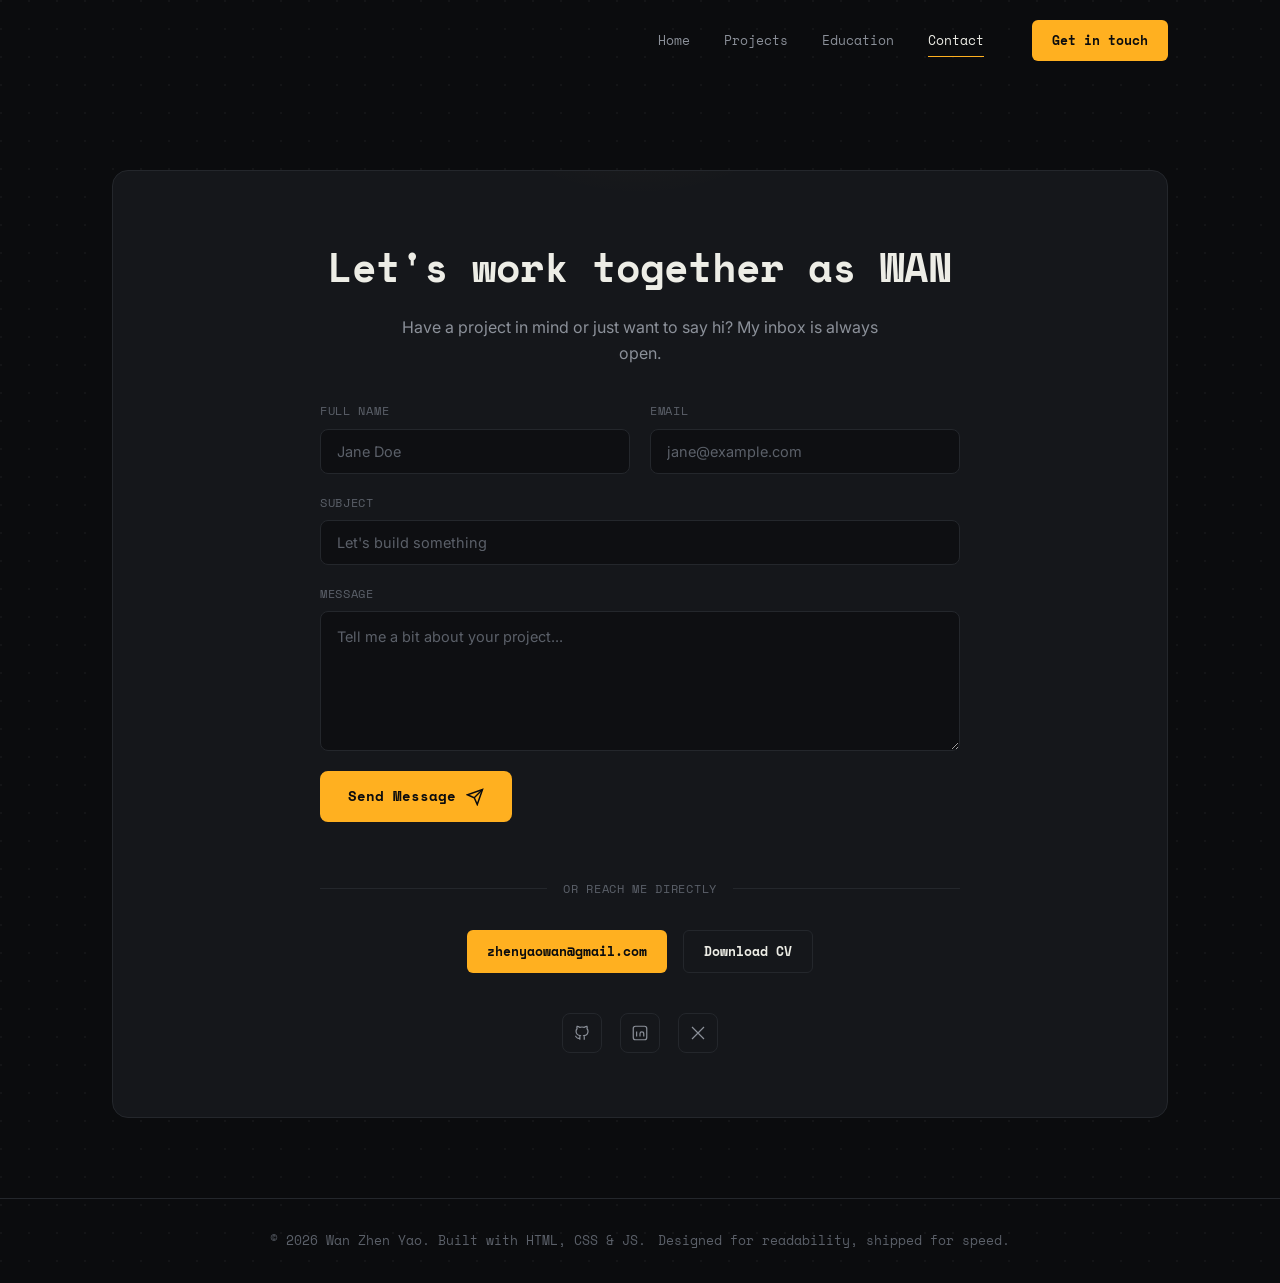
==== contact.html @ 73cbfb7f "Remove resume button on navbar" ====
<!DOCTYPE html>
<html lang="en">
<head>
<meta charset="UTF-8">
<meta name="viewport" content="width=device-width, initial-scale=1.0">
<title>Contact — Wan Zhen Yao</title>
<meta name="description" content="Get in touch with Wan Zhen Yao, Software Developer.">
<link rel="preconnect" href="https://fonts.googleapis.com">
<link href="https://fonts.googleapis.com/css2?family=Space+Mono:wght@400;700&family=Inter:wght@400;500;600;700;800&display=swap" rel="stylesheet">
<link rel="stylesheet" href="styles.css">
</head>
<body>
<header class="nav" id="siteNav">
  <div class="nav-inner">
    <nav class="nav-links">
      <a href="index.html">Home</a>
      <a href="projects.html">Projects</a>
      <a href="education.html">Education</a>
      <a href="contact.html" class="active">Contact</a>
    </nav>
    <div class="nav-cta">
      <!-- <a href="Resume_Wan Zhen Yao_2025.pdf" class="btn btn-outline" download>resume.pdf</a> -->
      <a href="contact.html" class="btn btn-primary">Get in touch</a>
      <button class="hamburger" id="hamburger" aria-label="Toggle menu">
        <span></span><span></span><span></span>
      </button>
    </div>
  </div>
</header>

<div class="mobile-panel" id="mobilePanel">
  <a href="index.html">Home</a>
  <a href="projects.html">Projects</a>
  <a href="education.html">Education</a>
  <a href="contact.html" class="active">Contact</a>
</div>

<main>
  <section id="contact" class="page-header">
    <div class="wrap">
      <div class="contact-inner reveal">
        <h2>Let's work together as WAN</h2>
        <p>Have a project in mind or just want to say hi? My inbox is always open.</p>

        <form id="contactForm" class="contact-form" novalidate>
          <div class="form-row">
            <div class="form-group">
              <label for="cf-name">Full Name</label>
              <input type="text" id="cf-name" name="name" placeholder="Jane Doe" required>
            </div>
            <div class="form-group">
              <label for="cf-email">Email</label>
              <input type="email" id="cf-email" name="email" placeholder="jane@example.com" required>
            </div>
          </div>
          <div class="form-group">
            <label for="cf-subject">Subject</label>
            <input type="text" id="cf-subject" name="subject" placeholder="Let's build something" required>
          </div>
          <div class="form-group">
            <label for="cf-message">Message</label>
            <textarea id="cf-message" name="message" placeholder="Tell me a bit about your project..." required></textarea>
          </div>
          <div>
            <button type="submit" class="btn-send" id="sendBtn">
              Send Message
              <svg viewBox="0 0 24 24" fill="none" stroke="currentColor" stroke-width="2"><path d="M22 2 11 13"/><path d="M22 2 15 22l-4-9-9-4 20-7Z"/></svg>
            </button>
            <div class="form-status" id="formStatus"></div>
          </div>
        </form>

        <div class="contact-divider">or reach me directly</div>

        <div class="contact-actions">
          <a href="mailto:zhenyaowan@gmail.com" class="btn btn-primary">zhenyaowan@gmail.com</a>
          <a href="Resume_Wan Zhen Yao_2025.pdf" class="btn btn-outline" download>Download CV</a>
        </div>
        <div class="social-row">
          <a href="https://github.com/OowanoO" target="_blank" rel="noopener" aria-label="GitHub">
            <svg viewBox="0 0 24 24" fill="none" stroke="currentColor" stroke-width="1.6"><path d="M9 19c-4.3 1.4-4.3-2.5-6-3m12 5v-3.5c0-1 .1-1.4-.5-2 2.8-.3 5.5-1.4 5.5-6a4.6 4.6 0 0 0-1.3-3.2 4.2 4.2 0 0 0-.1-3.2s-1.1-.3-3.5 1.3a12.3 12.3 0 0 0-6.2 0C6.6 2.8 5.5 3.1 5.5 3.1a4.2 4.2 0 0 0-.1 3.2A4.6 4.6 0 0 0 4.1 9.5c0 4.6 2.7 5.7 5.5 6-.6.6-.6 1.2-.5 2V21"/></svg>
          </a>
          <a href="https://linkedin.com/in/yourhandle" target="_blank" rel="noopener" aria-label="LinkedIn">
            <svg viewBox="0 0 24 24" fill="none" stroke="currentColor" stroke-width="1.6"><rect x="3" y="3" width="18" height="18" rx="3"/><path d="M7.5 10v6.5M7.5 7.2v.1M12 16.5V13c0-1.4 1-2.5 2.4-2.5S17 11.6 17 13v3.5M12 12.5v4"/></svg>
          </a>
          <a href="https://x.com/yourhandle" target="_blank" rel="noopener" aria-label="X / Twitter">
            <svg viewBox="0 0 24 24" fill="none" stroke="currentColor" stroke-width="1.6"><path d="M4 4l16 16M20 4L4 20"/></svg>
          </a>
        </div>
      </div>
    </div>
  </section>
</main>

<footer>
  <div class="wrap" style="display:flex;justify-content:space-between;align-items:center;flex-wrap:wrap;gap:12px">
    <p>&copy; <span id="year"></span> Wan Zhen Yao. Built with HTML, CSS &amp; JS.</p>
    <p>Designed for readability, shipped for speed.</p>
  </div>
</footer>

<button class="to-top" id="toTop" aria-label="Back to top">
  <svg width="18" height="18" viewBox="0 0 24 24" fill="none" stroke="currentColor" stroke-width="2"><path d="M12 19V5M5 12l7-7 7 7"/></svg>
</button>

<script src="script.js"></script>
<script src="contact-form.js"></script>
</body>
</html>
---- styles.css ----
/* ============================================================
   TOKENS
   ============================================================ */
:root{
  --bg:#0B0C0E;
  --bg-alt:#0E0F12;
  --surface:#15171B;
  --surface-hover:#1B1E23;
  --border:#24272C;
  --text:#EDEDE6;
  --text-muted:#8B9099;
  --text-dim:#5B6069;
  --accent:#FFB020;
  --accent-soft:rgba(255,176,32,.12);
  --accent-glow:rgba(255,176,32,.35);
  --syntax-string:#8FD3FE;
  --mono:'Space Mono', ui-monospace, monospace;
  --sans:'Inter', system-ui, sans-serif;
  --maxw:1120px;
  --radius:10px;
}

*,*::before,*::after{box-sizing:border-box;margin:0;padding:0}

html{scroll-behavior:smooth}

body{
  background:var(--bg);
  color:var(--text);
  font-family:var(--sans);
  line-height:1.6;
  -webkit-font-smoothing:antialiased;
  overflow-x:hidden;
  background-image:
    radial-gradient(circle at 1px 1px, rgba(255,255,255,.035) 1px, transparent 0);
  background-size:28px 28px;
}

a{color:inherit;text-decoration:none}
ul{list-style:none}
img{max-width:100%;display:block}
button{font:inherit;cursor:pointer;background:none;border:none;color:inherit}

.wrap{max-width:var(--maxw);margin:0 auto;padding:0 32px}

section{padding:140px 0;position:relative}

.stack-section{padding:64px 0}

.page-header{padding:170px 0 80px}

.eyebrow{
  font-family:var(--mono);
  font-size:13px;
  color:var(--accent);
  display:flex;
  align-items:center;
  gap:10px;
  margin-bottom:18px;
  letter-spacing:.02em;
}
.eyebrow::before{content:'';width:18px;height:1px;background:var(--accent)}

h2.section-title{
  font-family:var(--mono);
  font-weight:700;
  font-size:clamp(24px,3.4vw,34px);
  letter-spacing:-.01em;
  margin-bottom:48px;
  color:var(--text);
}

.page-sub{color:var(--text-muted);font-size:16px;max-width:560px;margin-top:-28px;margin-bottom:48px}

:focus-visible{outline:2px solid var(--accent);outline-offset:3px}

/* reveal-on-scroll */
.reveal{opacity:0;transform:translateY(24px);transition:opacity .7s ease, transform .7s ease}
.reveal.visible{opacity:1;transform:translateY(0)}

@media (prefers-reduced-motion: reduce){
  html{scroll-behavior:auto}
  .reveal{opacity:1;transform:none;transition:none}
  *{animation-duration:.001ms !important; animation-iteration-count:1 !important; transition-duration:.001ms !important}
}

/* ============================================================
   NAV
   ============================================================ */
header.nav{
  position:fixed;top:0;left:0;right:0;z-index:100;
  border-bottom:1px solid transparent;
  transition:background .3s ease, border-color .3s ease, box-shadow .3s ease;
}
header.nav.scrolled{
  background:rgba(11,12,14,.85);
  backdrop-filter:blur(10px);
  border-bottom:1px solid var(--border);
  box-shadow:0 8px 30px rgba(0,0,0,.35);
}
.nav-inner{
  max-width:var(--maxw);margin:0 auto;padding:20px 32px;
  display:flex;align-items:center;justify-content:flex-end;gap:48px;
}
.dots{display:flex;gap:5px}
.dots span{width:8px;height:8px;border-radius:50%;display:block}
.dots span:nth-child(1){background:#FF5F57}
.dots span:nth-child(2){background:#FEBC2E}
.dots span:nth-child(3){background:#28C840}

.nav-links{display:flex;align-items:center;gap:34px}
.nav-links a{
  font-family:var(--mono);font-size:13px;color:var(--text-muted);
  position:relative;padding:4px 0;transition:color .2s ease;
}
.nav-links a::after{
  content:'';position:absolute;left:0;bottom:-2px;width:0;height:1px;background:var(--accent);
  transition:width .25s ease;
}
.nav-links a:hover,.nav-links a.active{color:var(--text)}
.nav-links a.active::after{width:100%}

.btn{
  font-family:var(--mono);font-size:13px;font-weight:700;
  padding:10px 20px;border-radius:6px;display:inline-flex;align-items:center;gap:8px;
  transition:transform .2s ease, box-shadow .2s ease, background .2s ease, border-color .2s ease;
  white-space:nowrap;
}
.btn-primary{background:var(--accent);color:#0B0C0E}
.btn-primary:hover{transform:translateY(-2px);box-shadow:0 8px 24px var(--accent-glow)}
.btn-outline{border:1px solid var(--border);color:var(--text)}
.btn-outline:hover{border-color:var(--accent);color:var(--accent);transform:translateY(-2px)}

.nav-cta{display:flex;align-items:center;gap:14px}
.hamburger{display:none;flex-direction:column;gap:5px;width:26px}
.hamburger span{height:2px;background:var(--text);width:100%;transition:transform .25s ease, opacity .25s ease}

/* mobile nav */
.mobile-panel{
  position:fixed;inset:0;background:var(--bg);z-index:99;
  display:flex;flex-direction:column;align-items:center;justify-content:center;gap:30px;
  transform:translateY(-100%);transition:transform .35s ease;
}
.mobile-panel.open{transform:translateY(0)}
.mobile-panel a{font-family:var(--mono);font-size:20px;color:var(--text)}
.mobile-panel a.active{color:var(--accent)}

/* ============================================================
   HERO
   ============================================================ */
.hero{
  min-height:100vh;
  display:flex;align-items:center;
  padding-top:100px;
  position:relative;
}
.hero::before{
  content:'';position:absolute;top:20%;left:50%;width:600px;height:600px;
  background:radial-gradient(circle, var(--accent-soft), transparent 70%);
  transform:translateX(-50%);pointer-events:none;filter:blur(10px);
}
.hero-grid{
  position:relative;z-index:1;width:100%;
  display:grid;grid-template-columns:300px 1fr;gap:72px;align-items:center;
}
.hero-inner{max-width:640px}

/* profile card */
.profile-card{
  background:var(--surface);border:1px solid var(--border);border-radius:24px;
  padding:32px 28px;text-align:center;
}
.profile-photo{
  width:140px;height:140px;margin:0 auto 22px;border-radius:18px;overflow:hidden;
  background:linear-gradient(160deg,#1c1e22,#0a0a0b);border:1px solid var(--border);
  display:flex;align-items:center;justify-content:center;color:var(--text-dim);
}
.profile-photo svg{width:56px;height:56px}
.profile-photo img{width:100%;height:100%;object-fit:cover;display:block}
.profile-name{font-family:var(--sans);font-weight:800;font-size:22px;margin-bottom:14px;letter-spacing:-.01em}
.role-pill{
  display:inline-block;background:var(--surface-hover);border:1px solid var(--border);
  color:var(--text-muted);font-size:13px;padding:7px 18px;border-radius:999px;margin-bottom:24px;
}
.card-divider{height:1px;background:var(--border);margin-bottom:22px}
.contact-row{display:flex;align-items:center;gap:14px;text-align:left;margin-bottom:16px}
.contact-row:last-of-type{margin-bottom:24px}
.contact-icon{
  width:42px;height:42px;flex-shrink:0;border-radius:10px;background:var(--surface-hover);
  border:1px solid var(--border);display:flex;align-items:center;justify-content:center;color:var(--accent);
}
.contact-icon svg{width:18px;height:18px}
.contact-text{min-width:0}
.contact-text .label{display:block;font-size:11px;letter-spacing:.06em;color:var(--text-dim);text-transform:uppercase;margin-bottom:2px}
.contact-text .value{display:block;font-size:14px;font-weight:600;color:var(--text);white-space:nowrap;overflow:hidden;text-overflow:ellipsis}
.card-social{display:flex;gap:10px;justify-content:center}
.card-social a{
  width:36px;height:36px;border-radius:8px;border:1px solid var(--border);
  display:flex;align-items:center;justify-content:center;color:var(--text-muted);transition:.2s ease;
}
.card-social a:hover{border-color:var(--accent);color:var(--accent);transform:translateY(-2px)}
.card-social svg{width:16px;height:16px}

@media (max-width:900px){
  .hero-grid{grid-template-columns:1fr;gap:44px;justify-items:center;text-align:center}
  .profile-card{max-width:320px;width:100%}
  .hero-inner{max-width:100%}
}
.hero-name{
  font-family:var(--mono);
  font-weight:700;
  font-size:clamp(28px,4.2vw,54px);
  line-height:1.22;
  letter-spacing:-.02em;
  margin-bottom:10px;
}

.cursor{
  display:inline-block;
  width:3px;
  height:0.85em;
  background:var(--accent);
  margin-left:4px;
  vertical-align:text-bottom;
  animation:blink 1s step-end infinite;
}
@keyframes blink{0%,49%{opacity:1}50%,100%{opacity:0}}

.hero-role{
  font-family:var(--mono);font-size:clamp(16px,2.4vw,22px);color:var(--accent);
  margin-bottom:26px;min-height:1.4em;
}
.hero-role .type-cursor{border-right:2px solid var(--accent);padding-right:2px}

.hero-desc{
  font-size:17px;color:var(--text-muted);max-width:560px;margin-bottom:38px;
}
.hero-actions{display:flex;gap:16px;flex-wrap:wrap;margin-bottom:52px}

.social-row{display:flex;gap:18px;align-items:center}
.social-row a{
  width:40px;height:40px;border:1px solid var(--border);border-radius:8px;
  display:flex;align-items:center;justify-content:center;
  color:var(--text-muted);transition:.2s ease;
}
.social-row a:hover{border-color:var(--accent);color:var(--accent);transform:translateY(-3px)}
.social-row svg{width:18px;height:18px}

/* ============================================================
   ABOUT
   ============================================================ */
.about-grid{display:grid;grid-template-columns:1.3fr 1fr;gap:64px;align-items:start}
.about-text p{color:var(--text-muted);margin-bottom:18px;font-size:16px;max-width:520px}
.about-text strong{color:var(--text);font-weight:600}

.terminal-card{
  background:var(--surface);border:1px solid var(--border);border-radius:var(--radius);overflow:hidden;
}
.terminal-head{
  padding:12px 16px;border-bottom:1px solid var(--border);display:flex;align-items:center;gap:8px;
}
.terminal-head span{font-family:var(--mono);font-size:12px;color:var(--text-dim);margin-left:6px}
.terminal-body{padding:22px;font-family:var(--mono);font-size:14px}
.stat-row{display:flex;justify-content:space-between;padding:9px 0;border-bottom:1px dashed var(--border)}
.stat-row:last-child{border-bottom:none}
.stat-row .k{color:var(--text-dim)}
.stat-row .v{color:var(--text)}

/* ============================================================
   SKILLS — outlined icon, horizontal card layout
   ============================================================ */
.skills-grid{display:grid;grid-template-columns:repeat(2,1fr);gap:22px}
.skill-card{
  background:var(--surface);border:1px solid var(--border);border-radius:16px;
  padding:30px;display:flex;gap:20px;align-items:flex-start;
  transition:border-color .25s ease, transform .25s ease, background .25s ease;
}
.skill-card:hover{border-color:var(--accent);transform:translateY(-4px);background:var(--surface-hover)}
.skill-icon{
  width:52px;height:52px;flex-shrink:0;border-radius:12px;
  border:1.5px solid var(--accent);background:transparent;
  display:flex;align-items:center;justify-content:center;color:var(--accent);
}
.skill-icon svg{width:24px;height:24px}
.skill-card h3{font-family:var(--sans);font-weight:700;font-size:18px;margin-bottom:8px}
.skill-card p{color:var(--text-muted);font-size:14.5px}

@media (max-width:700px){
  .skills-grid{grid-template-columns:1fr}
}

/* ============================================================
   PROJECTS — image header + info body
   ============================================================ */
.projects-grid{display:grid;grid-template-columns:repeat(3,1fr);gap:26px}
.project-card{
  background:var(--surface);border:1px solid var(--border);border-radius:14px;overflow:hidden;
  transition:transform .3s ease, border-color .3s ease, box-shadow .3s ease;
  display:flex;flex-direction:column;
}
.project-card:hover{transform:translateY(-6px);border-color:var(--accent);box-shadow:0 16px 40px rgba(0,0,0,.35)}
.project-image{
  height:190px;position:relative;overflow:hidden;
  display:flex;align-items:center;justify-content:center;
  background:linear-gradient(135deg,#4338CA 0%,#B3467C 50%,var(--accent) 100%);
}
.project-image span{
  font-family:var(--mono);font-size:13px;letter-spacing:.06em;color:rgba(255,255,255,.92);
  text-transform:uppercase;
}
.project-image::after{
  content:'';position:absolute;inset:0;background:rgba(11,12,14,.12);
}
.project-body{padding:26px 26px 28px;flex:1;display:flex;flex-direction:column}
.project-category{font-family:var(--mono);font-size:11.5px;letter-spacing:.08em;color:var(--accent);text-transform:uppercase;margin-bottom:12px}
.project-title{font-family:var(--sans);font-weight:800;font-size:19px;margin-bottom:10px;letter-spacing:-.01em}
.project-desc{color:var(--text-muted);font-size:14.5px;flex:1}
.project-link{
  display:inline-flex;align-items:center;gap:6px;margin-top:18px;
  font-family:var(--mono);font-size:12.5px;color:var(--text);border-top:1px solid var(--border);padding-top:16px;
}
.project-link svg{width:14px;height:14px;transition:transform .2s ease}
.project-card:hover .project-link svg{transform:translateX(4px)}

@media (max-width:900px){
  .projects-grid{grid-template-columns:repeat(2,1fr)}
}
@media (max-width:600px){
  .projects-grid{grid-template-columns:1fr}
}

.section-head-row{
  display:flex;justify-content:space-between;align-items:flex-end;gap:24px;margin-bottom:48px;flex-wrap:wrap;
}
.section-head-row .section-title{margin-bottom:0}

/* view more / animated arrow button */
.view-more-wrap{display:flex;justify-content:center;margin-top:56px}
.btn-arrow{
  font-family:var(--mono);font-size:13px;font-weight:700;color:var(--text);
  border:1px solid var(--border);padding:14px 26px;border-radius:8px;
  display:inline-flex;align-items:center;gap:10px;
  transition:border-color .25s ease, color .25s ease, transform .25s ease;
}
.btn-arrow:hover{border-color:var(--accent);color:var(--accent);transform:translateY(-2px)}
.btn-arrow svg{width:16px;height:16px;animation:arrowNudge 1.6s ease-in-out infinite}
@keyframes arrowNudge{
  0%,100%{transform:translateX(0)}
  50%{transform:translateX(6px)}
}

.subsection-title{
  font-family:var(--mono);font-weight:700;font-size:19px;color:var(--text);
  margin:8px 0 28px;padding-bottom:14px;border-bottom:1px solid var(--border);
}
.timeline + .subsection-title{margin-top:64px}

/* ============================================================
   EXPERIENCE — git log styled timeline
   ============================================================ */
.timeline{position:relative;padding-left:36px}
.timeline::before{content:'';position:absolute;left:6px;top:6px;bottom:6px;width:1px;background:var(--border)}
.commit{position:relative;padding-bottom:44px}
.commit:last-child{padding-bottom:0}
.commit::before{
  content:'';position:absolute;left:-36px;top:6px;width:11px;height:11px;border-radius:50%;
  background:var(--bg);border:2px solid var(--accent);
}
.commit-meta{font-family:var(--mono);font-size:12px;color:var(--text-dim);margin-bottom:10px}
.commit-meta .hash{color:var(--accent)}
.commit-role{font-family:var(--mono);font-weight:700;font-size:18px;margin-bottom:4px}
.commit-company{color:var(--text-muted);font-size:14px;margin-bottom:14px}
.commit-company .dot{color:var(--text-dim);margin:0 8px}
.commit-list{display:flex;flex-direction:column;gap:8px}
.commit-list li{color:var(--text-muted);font-size:14.5px;display:flex;gap:10px}
.commit-list li::before{content:'▸';color:var(--accent);flex-shrink:0}

/* ============================================================
   EDUCATION — json styled block
   ============================================================ */
.json-block{
  background:var(--surface);border:1px solid var(--border);border-radius:var(--radius);
  padding:26px 30px;font-family:var(--mono);font-size:14.5px;line-height:1.9;overflow-x:auto;
}
.json-block .key{color:var(--accent)}
.json-block .str{color:var(--syntax-string)}
.json-block .punc{color:var(--text-dim)}
.json-block .indent{padding-left:24px}

/* ============================================================
   CONTACT
   ============================================================ */
.contact-inner{
  background:var(--surface);border:1px solid var(--border);border-radius:16px;
  padding:64px;text-align:center;position:relative;overflow:hidden;
}
.contact-inner::before{
  content:'';position:absolute;top:-50%;left:50%;width:500px;height:500px;
  background:radial-gradient(circle, var(--accent-soft), transparent 70%);
  transform:translateX(-50%);
}
.contact-inner h2{
  font-family:var(--mono);font-size:clamp(26px,4vw,40px);position:relative;margin-bottom:16px;
}
.contact-inner p{color:var(--text-muted);margin-bottom:36px;position:relative;max-width:480px;margin-left:auto;margin-right:auto}
.contact-actions{display:flex;gap:16px;justify-content:center;flex-wrap:wrap;position:relative;margin-bottom:40px}
.contact-inner .social-row{justify-content:center;position:relative}

/* ---- contact form ---- */
.contact-form{
  position:relative;text-align:left;max-width:640px;margin:0 auto 40px;
  display:flex;flex-direction:column;gap:20px;
}
.form-row{display:grid;grid-template-columns:1fr 1fr;gap:20px}
.form-group{display:flex;flex-direction:column;gap:8px}
.form-group label{
  font-family:var(--mono);font-size:11.5px;letter-spacing:.06em;text-transform:uppercase;color:var(--text-dim);
}
.form-group input,
.form-group textarea{
  background:var(--bg-alt);border:1px solid var(--border);border-radius:8px;
  padding:13px 16px;color:var(--text);font-family:var(--sans);font-size:14.5px;
  transition:border-color .2s ease, box-shadow .2s ease;
  width:100%;
}
.form-group input::placeholder,
.form-group textarea::placeholder{color:var(--text-dim)}
.form-group input:focus,
.form-group textarea:focus{
  outline:none;border-color:var(--accent);box-shadow:0 0 0 3px var(--accent-soft);
}
.form-group textarea{min-height:140px;resize:vertical;line-height:1.6}

.form-status{
  font-family:var(--mono);font-size:12.5px;color:var(--accent);min-height:18px;
  opacity:0;transform:translateY(-4px);transition:opacity .3s ease, transform .3s ease;
}
.form-status.show{opacity:1;transform:translateY(0)}

.btn-send{
  align-self:flex-start;
  display:inline-flex;align-items:center;gap:10px;
  background:var(--accent);color:#0B0C0E;border:none;border-radius:8px;
  padding:14px 28px;font-family:var(--mono);font-weight:700;font-size:14px;
  cursor:pointer;position:relative;overflow:hidden;
  transition:transform .2s ease, box-shadow .2s ease;
}
.btn-send:hover{transform:translateY(-2px);box-shadow:0 10px 28px var(--accent-glow)}
.btn-send:active{transform:translateY(0)}
.btn-send svg{
  width:18px;height:18px;flex-shrink:0;
  transition:transform .4s cubic-bezier(.34,1.56,.64,1);
}
.btn-send:hover svg{transform:translate(4px,-4px) rotate(20deg)}
.btn-send.sending svg{animation:planeFly .65s ease forwards}
.btn-send.sending{pointer-events:none;opacity:.85}
@keyframes planeFly{
  0%{transform:translate(0,0) rotate(0deg);opacity:1}
  60%{opacity:1}
  100%{transform:translate(34px,-28px) rotate(25deg);opacity:0}
}

@media (max-width:640px){
  .form-row{grid-template-columns:1fr}
}

.contact-divider{
  display:flex;align-items:center;gap:16px;position:relative;
  color:var(--text-dim);font-family:var(--mono);font-size:11.5px;
  text-transform:uppercase;letter-spacing:.06em;margin:8px auto 32px;max-width:640px;
}
.contact-divider::before,
.contact-divider::after{content:'';flex:1;height:1px;background:var(--border)}

/* ============================================================
   FOOTER
   ============================================================ */
footer{
  border-top:1px solid var(--border);padding:32px 0;
  display:flex;justify-content:space-between;align-items:center;flex-wrap:wrap;gap:12px;
}
footer p{font-family:var(--mono);font-size:12.5px;color:var(--text-dim)}

.to-top{
  position:fixed;bottom:28px;right:28px;width:44px;height:44px;border-radius:50%;
  background:var(--surface);border:1px solid var(--border);color:var(--text);
  display:flex;align-items:center;justify-content:center;z-index:90;
  opacity:0;pointer-events:none;transition:opacity .3s ease, transform .3s ease, border-color .3s ease;
}
.to-top.show{opacity:1;pointer-events:auto}
.to-top:hover{border-color:var(--accent);color:var(--accent);transform:translateY(-3px)}

/* ============================================================
   RESPONSIVE
   ============================================================ */
@media (max-width:900px){
  .nav-links{display:none}
  .nav-cta .btn-outline{display:none}
  .hamburger{display:flex}
  .about-grid{grid-template-columns:1fr;gap:40px}
  section{padding:100px 0}
  .stack-section{padding:48px 0}
  .page-header{padding:150px 0 56px}
  .contact-inner{padding:44px 26px}
  .section-head-row{flex-direction:column;align-items:flex-start;gap:16px}
}
@media (max-width:600px){
  .wrap{padding:0 22px}
  .hero-actions{flex-direction:column;align-items:stretch}
  footer{flex-direction:column;text-align:center}
  .scroll-hint{display:none}
}
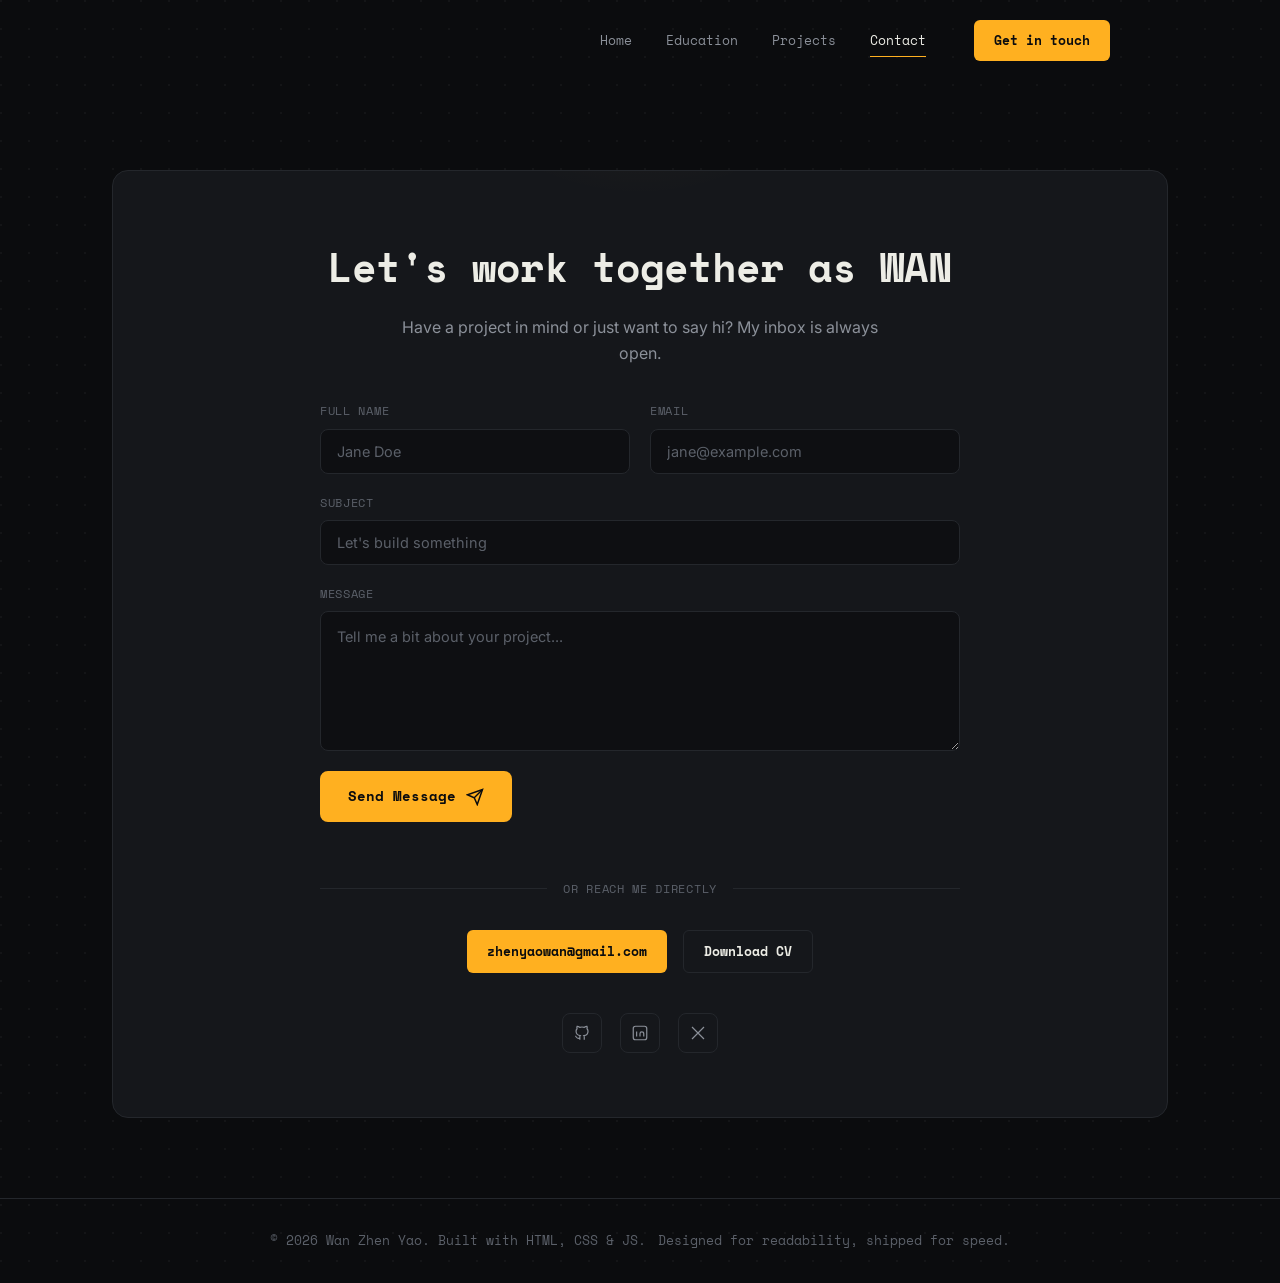
==== commit 4551c391: "contact form edit" ====
--- a/contact.html
+++ b/contact.html
@@ -14,8 +14,8 @@
   <div class="nav-inner">
     <nav class="nav-links">
       <a href="index.html">Home</a>
+        <a href="education.html">Education</a>
       <a href="projects.html">Projects</a>
-      <a href="education.html">Education</a>
       <a href="contact.html" class="active">Contact</a>
     </nav>
     <div class="nav-cta">
@@ -30,8 +30,8 @@
 
 <div class="mobile-panel" id="mobilePanel">
   <a href="index.html">Home</a>
+  <a href="education.html">Education</a>
   <a href="projects.html">Projects</a>
-  <a href="education.html">Education</a>
   <a href="contact.html" class="active">Contact</a>
 </div>
 
--- a/styles.css
+++ b/styles.css
@@ -99,7 +99,7 @@
   box-shadow:0 8px 30px rgba(0,0,0,.35);
 }
 .nav-inner{
-  max-width:var(--maxw);margin:0 auto;padding:20px 32px;
+  max-width:var(--maxw);margin:0 auto;padding:20px 90px 20px 32px;
   display:flex;align-items:center;justify-content:flex-end;gap:48px;
 }
 .dots{display:flex;gap:5px}
@@ -497,6 +497,7 @@
   .nav-links{display:none}
   .nav-cta .btn-outline{display:none}
   .hamburger{display:flex}
+  .nav-inner{padding:20px 32px}
   .about-grid{grid-template-columns:1fr;gap:40px}
   section{padding:100px 0}
   .stack-section{padding:48px 0}
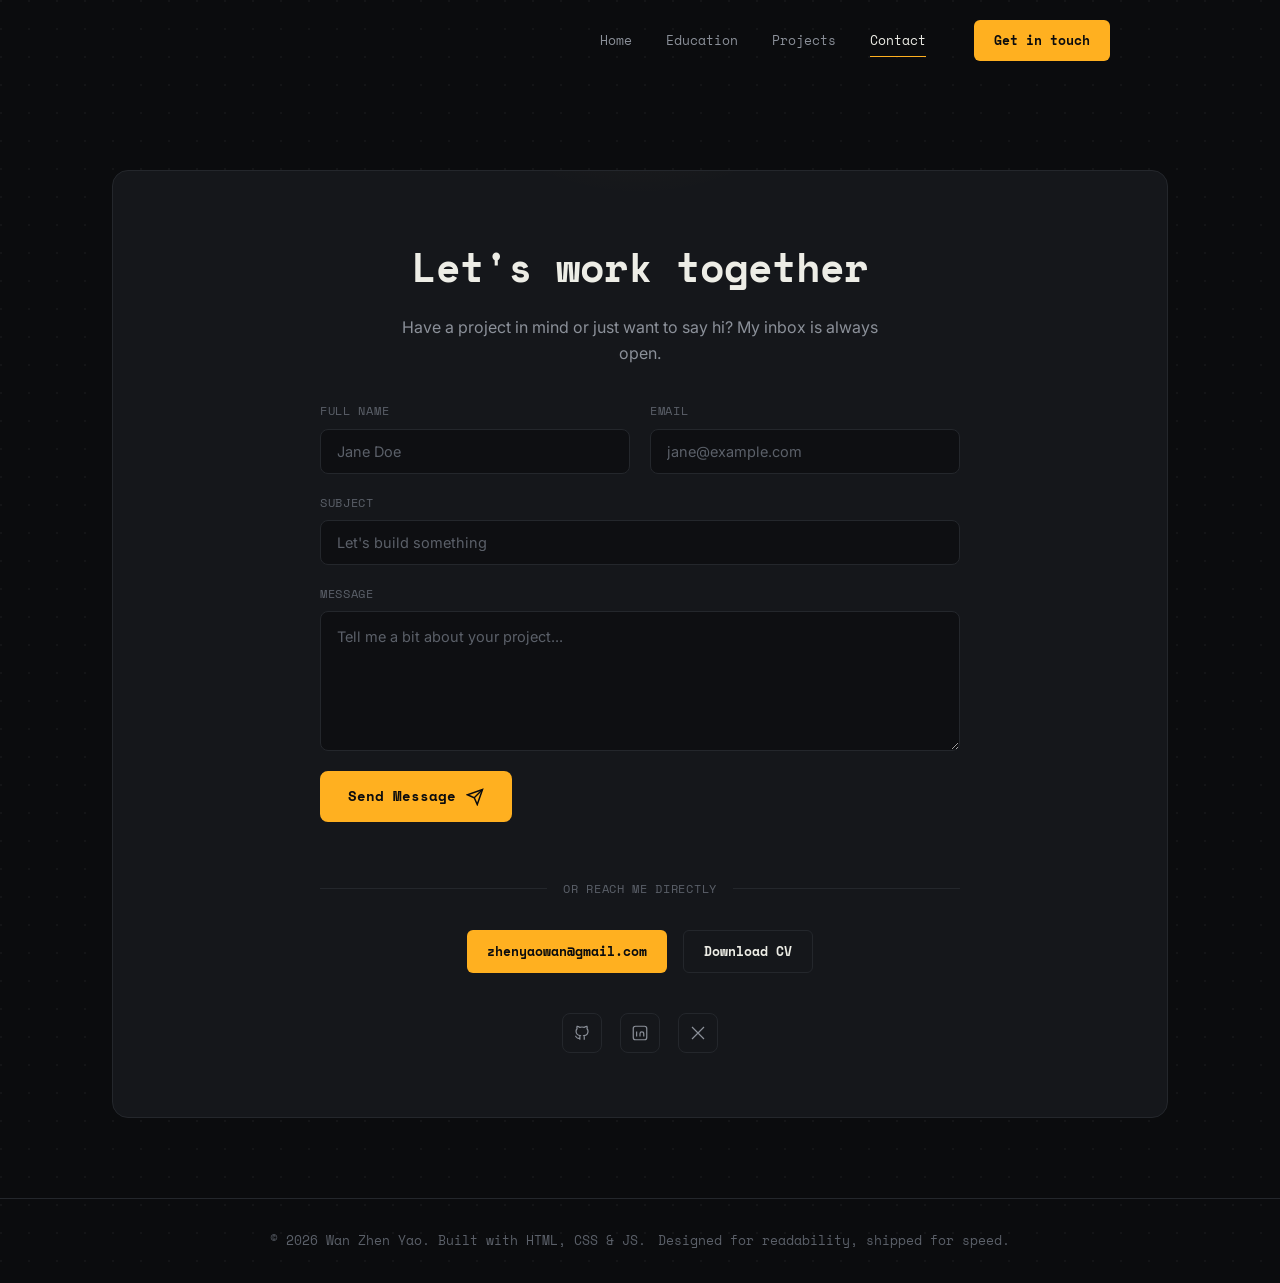
==== commit 6aad875e: "add modal for project overview" ====
--- a/contact.html
+++ b/contact.html
@@ -14,7 +14,7 @@
   <div class="nav-inner">
     <nav class="nav-links">
       <a href="index.html">Home</a>
-        <a href="education.html">Education</a>
+      <a href="education.html">Education</a>
       <a href="projects.html">Projects</a>
       <a href="contact.html" class="active">Contact</a>
     </nav>
@@ -39,7 +39,7 @@
   <section id="contact" class="page-header">
     <div class="wrap">
       <div class="contact-inner reveal">
-        <h2>Let's work together as WAN</h2>
+        <h2>Let's work together</h2>
         <p>Have a project in mind or just want to say hi? My inbox is always open.</p>
 
         <form id="contactForm" class="contact-form" novalidate>
--- a/styles.css
+++ b/styles.css
@@ -299,6 +299,11 @@
   display:flex;flex-direction:column;
 }
 .project-card:hover{transform:translateY(-6px);border-color:var(--accent);box-shadow:0 16px 40px rgba(0,0,0,.35)}
+.project-card-link{cursor:pointer}
+.project-card-link:active{transform:translateY(-2px) scale(.98);transition-duration:.1s}
+.project-card-modal{cursor:pointer}
+.project-card-modal:active{transform:translateY(-2px) scale(.98);transition-duration:.1s}
+.project-card-modal:focus-visible{outline:2px solid var(--accent);outline-offset:3px}
 .project-image{
   height:190px;position:relative;overflow:hidden;
   display:flex;align-items:center;justify-content:center;
@@ -308,19 +313,63 @@
   font-family:var(--mono);font-size:13px;letter-spacing:.06em;color:rgba(255,255,255,.92);
   text-transform:uppercase;
 }
+.project-image img{
+  width:100%;height:100%;object-fit:cover;display:block;
+  transition:transform .4s ease;
+}
+.project-card:hover .project-image img{transform:scale(1.05)}
 .project-image::after{
   content:'';position:absolute;inset:0;background:rgba(11,12,14,.12);
 }
 .project-body{padding:26px 26px 28px;flex:1;display:flex;flex-direction:column}
 .project-category{font-family:var(--mono);font-size:11.5px;letter-spacing:.08em;color:var(--accent);text-transform:uppercase;margin-bottom:12px}
-.project-title{font-family:var(--sans);font-weight:800;font-size:19px;margin-bottom:10px;letter-spacing:-.01em}
-.project-desc{color:var(--text-muted);font-size:14.5px;flex:1}
+.project-title{
+  font-family:var(--sans);font-weight:800;font-size:19px;margin-bottom:10px;letter-spacing:-.01em;
+  display:-webkit-box;-webkit-line-clamp:2;-webkit-box-orient:vertical;overflow:hidden;
+}
+.project-desc{
+  color:var(--text-muted);font-size:14.5px;flex:1;
+  display:-webkit-box;-webkit-line-clamp:3;-webkit-box-orient:vertical;overflow:hidden;
+}
 .project-link{
   display:inline-flex;align-items:center;gap:6px;margin-top:18px;
   font-family:var(--mono);font-size:12.5px;color:var(--text);border-top:1px solid var(--border);padding-top:16px;
 }
 .project-link svg{width:14px;height:14px;transition:transform .2s ease}
 .project-card:hover .project-link svg{transform:translateX(4px)}
+
+/* ---- project modal (full write-up) ---- */
+.project-modal-overlay{
+  position:fixed;inset:0;background:rgba(6,7,9,.78);backdrop-filter:blur(4px);
+  display:flex;align-items:center;justify-content:center;padding:24px;
+  z-index:200;opacity:0;pointer-events:none;transition:opacity .25s ease;
+}
+.project-modal-overlay.open{opacity:1;pointer-events:auto}
+.project-modal{
+  background:var(--surface);border:1px solid var(--border);border-radius:16px;
+  max-width:680px;width:100%;max-height:85vh;overflow-y:auto;padding:44px;
+  position:relative;transform:translateY(16px) scale(.98);transition:transform .25s ease;
+}
+.project-modal-overlay.open .project-modal{transform:translateY(0) scale(1)}
+.project-modal-close{
+  position:absolute;top:20px;right:20px;width:38px;height:38px;border-radius:8px;
+  border:1px solid var(--border);background:var(--surface-hover);color:var(--text-muted);
+  display:flex;align-items:center;justify-content:center;transition:border-color .2s ease, color .2s ease;
+}
+.project-modal-close:hover{border-color:var(--accent);color:var(--accent)}
+.project-modal-close svg{width:16px;height:16px}
+.modal-category{font-family:var(--mono);font-size:11.5px;letter-spacing:.08em;color:var(--accent);text-transform:uppercase;margin-bottom:14px}
+.modal-title{font-family:var(--sans);font-weight:800;font-size:clamp(22px,3vw,28px);margin-bottom:22px;padding-right:36px;letter-spacing:-.01em}
+.modal-desc{color:var(--text-muted);font-size:15px;line-height:1.75}
+.modal-desc p{margin-bottom:16px}
+.modal-desc p:last-child{margin-bottom:0}
+.modal-desc strong{color:var(--text);font-weight:700}
+.modal-github-btn{margin-top:28px}
+
+@media (max-width:600px){
+  .project-modal{padding:30px 22px;max-height:88vh}
+  .modal-title{padding-right:30px}
+}
 
 @media (max-width:900px){
   .projects-grid{grid-template-columns:repeat(2,1fr)}
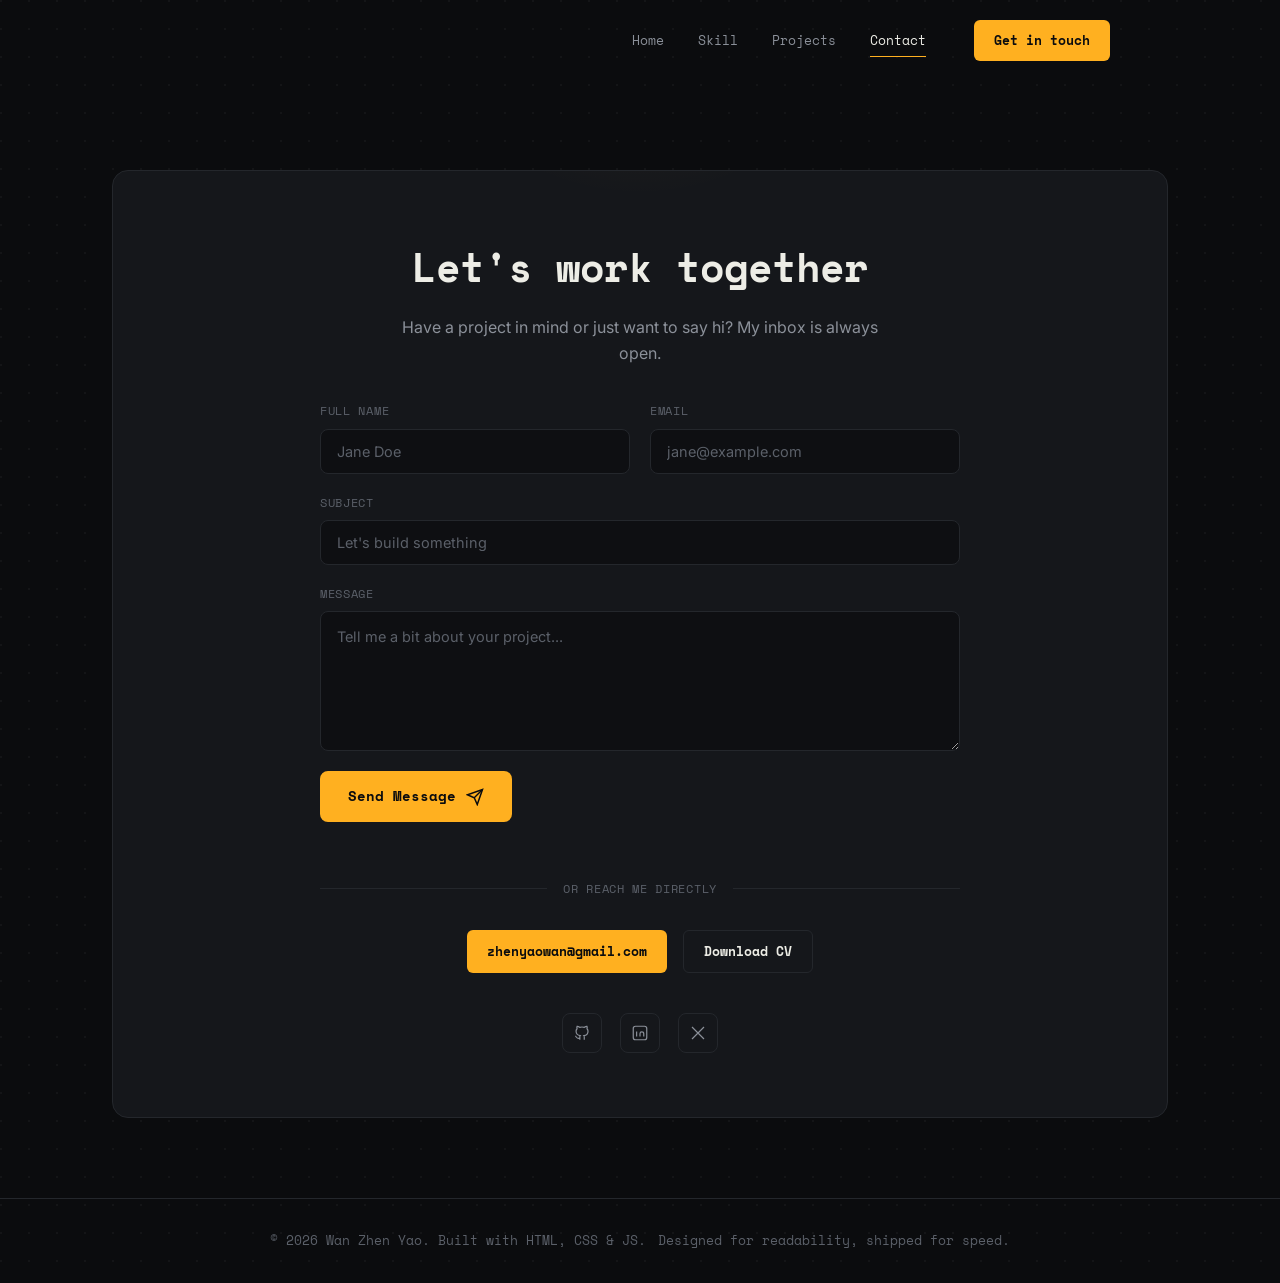
==== commit f7d2fd18: "Change nav name" ====
--- a/contact.html
+++ b/contact.html
@@ -14,7 +14,7 @@
   <div class="nav-inner">
     <nav class="nav-links">
       <a href="index.html">Home</a>
-      <a href="education.html">Education</a>
+      <a href="skills.html">Skill</a>
       <a href="projects.html">Projects</a>
       <a href="contact.html" class="active">Contact</a>
     </nav>
@@ -30,7 +30,7 @@
 
 <div class="mobile-panel" id="mobilePanel">
   <a href="index.html">Home</a>
-  <a href="education.html">Education</a>
+  <a href="skills.html">Skill</a>
   <a href="projects.html">Projects</a>
   <a href="contact.html" class="active">Contact</a>
 </div>
--- a/styles.css
+++ b/styles.css
@@ -74,12 +74,25 @@
 
 :focus-visible{outline:2px solid var(--accent);outline-offset:3px}
 
+/* page load fade-in */
+@keyframes pageFadeIn{from{opacity:0}to{opacity:1}}
+body{animation:pageFadeIn .5s ease}
+
 /* reveal-on-scroll */
 .reveal{opacity:0;transform:translateY(24px);transition:opacity .7s ease, transform .7s ease}
 .reveal.visible{opacity:1;transform:translateY(0)}
 
+/* stagger card grids so they cascade in rather than popping together */
+.skills-grid .skill-card:nth-child(1),.projects-grid .project-card:nth-child(1){transition-delay:0s}
+.skills-grid .skill-card:nth-child(2),.projects-grid .project-card:nth-child(2){transition-delay:.08s}
+.skills-grid .skill-card:nth-child(3),.projects-grid .project-card:nth-child(3){transition-delay:.16s}
+.skills-grid .skill-card:nth-child(4),.projects-grid .project-card:nth-child(4){transition-delay:.24s}
+.skills-grid .skill-card:nth-child(5),.projects-grid .project-card:nth-child(5){transition-delay:.32s}
+.skills-grid .skill-card:nth-child(6),.projects-grid .project-card:nth-child(6){transition-delay:.4s}
+
 @media (prefers-reduced-motion: reduce){
   html{scroll-behavior:auto}
+  body{animation:none}
   .reveal{opacity:1;transform:none;transition:none}
   *{animation-duration:.001ms !important; animation-iteration-count:1 !important; transition-duration:.001ms !important}
 }
@@ -102,11 +115,6 @@
   max-width:var(--maxw);margin:0 auto;padding:20px 90px 20px 32px;
   display:flex;align-items:center;justify-content:flex-end;gap:48px;
 }
-.dots{display:flex;gap:5px}
-.dots span{width:8px;height:8px;border-radius:50%;display:block}
-.dots span:nth-child(1){background:#FF5F57}
-.dots span:nth-child(2){background:#FEBC2E}
-.dots span:nth-child(3){background:#28C840}
 
 .nav-links{display:flex;align-items:center;gap:34px}
 .nav-links a{
@@ -131,6 +139,13 @@
 .btn-outline{border:1px solid var(--border);color:var(--text)}
 .btn-outline:hover{border-color:var(--accent);color:var(--accent);transform:translateY(-2px)}
 
+.nav-cta .btn-primary{animation:ctaPulse 3.2s ease-in-out infinite}
+.nav-cta .btn-primary:hover{animation:none}
+@keyframes ctaPulse{
+  0%,100%{box-shadow:0 0 0 0 var(--accent-glow)}
+  50%{box-shadow:0 0 0 6px rgba(255,176,32,0)}
+}
+
 .nav-cta{display:flex;align-items:center;gap:14px}
 .hamburger{display:none;flex-direction:column;gap:5px;width:26px}
 .hamburger span{height:2px;background:var(--text);width:100%;transition:transform .25s ease, opacity .25s ease}
@@ -158,6 +173,11 @@
   content:'';position:absolute;top:20%;left:50%;width:600px;height:600px;
   background:radial-gradient(circle, var(--accent-soft), transparent 70%);
   transform:translateX(-50%);pointer-events:none;filter:blur(10px);
+  animation:heroGlow 6s ease-in-out infinite;
+}
+@keyframes heroGlow{
+  0%,100%{opacity:1;transform:translateX(-50%) scale(1)}
+  50%{opacity:.7;transform:translateX(-50%) scale(1.08)}
 }
 .hero-grid{
   position:relative;z-index:1;width:100%;
@@ -257,9 +277,11 @@
   background:var(--surface);border:1px solid var(--border);border-radius:var(--radius);overflow:hidden;
 }
 .terminal-head{
-  padding:12px 16px;border-bottom:1px solid var(--border);display:flex;align-items:center;gap:8px;
-}
-.terminal-head span{font-family:var(--mono);font-size:12px;color:var(--text-dim);margin-left:6px}
+  padding:16px 20px;border-bottom:1px solid var(--border);display:flex;align-items:center;
+}
+.terminal-head-label{
+  font-family:var(--sans);font-weight:700;font-size:17px;color:var(--text);text-align:left;
+}
 .terminal-body{padding:22px;font-family:var(--mono);font-size:14px}
 .stat-row{display:flex;justify-content:space-between;padding:9px 0;border-bottom:1px dashed var(--border)}
 .stat-row:last-child{border-bottom:none}
@@ -280,7 +302,9 @@
   width:52px;height:52px;flex-shrink:0;border-radius:12px;
   border:1.5px solid var(--accent);background:transparent;
   display:flex;align-items:center;justify-content:center;color:var(--accent);
-}
+  transition:transform .35s cubic-bezier(.34,1.56,.64,1), background .25s ease;
+}
+.skill-card:hover .skill-icon{transform:rotate(-8deg) scale(1.08);background:var(--accent-soft)}
 .skill-icon svg{width:24px;height:24px}
 .skill-card h3{font-family:var(--sans);font-weight:700;font-size:18px;margin-bottom:8px}
 .skill-card p{color:var(--text-muted);font-size:14.5px}
@@ -364,11 +388,15 @@
 .modal-desc p{margin-bottom:16px}
 .modal-desc p:last-child{margin-bottom:0}
 .modal-desc strong{color:var(--text);font-weight:700}
-.modal-github-btn{margin-top:28px}
+.modal-image{
+  margin:-44px -44px 28px;border-radius:16px 16px 0 0;overflow:hidden;height:260px;
+}
+.modal-image img{width:100%;height:100%;object-fit:cover;display:block}
 
 @media (max-width:600px){
   .project-modal{padding:30px 22px;max-height:88vh}
   .modal-title{padding-right:30px}
+  .modal-image{margin:-30px -22px 22px;height:190px}
 }
 
 @media (max-width:900px){
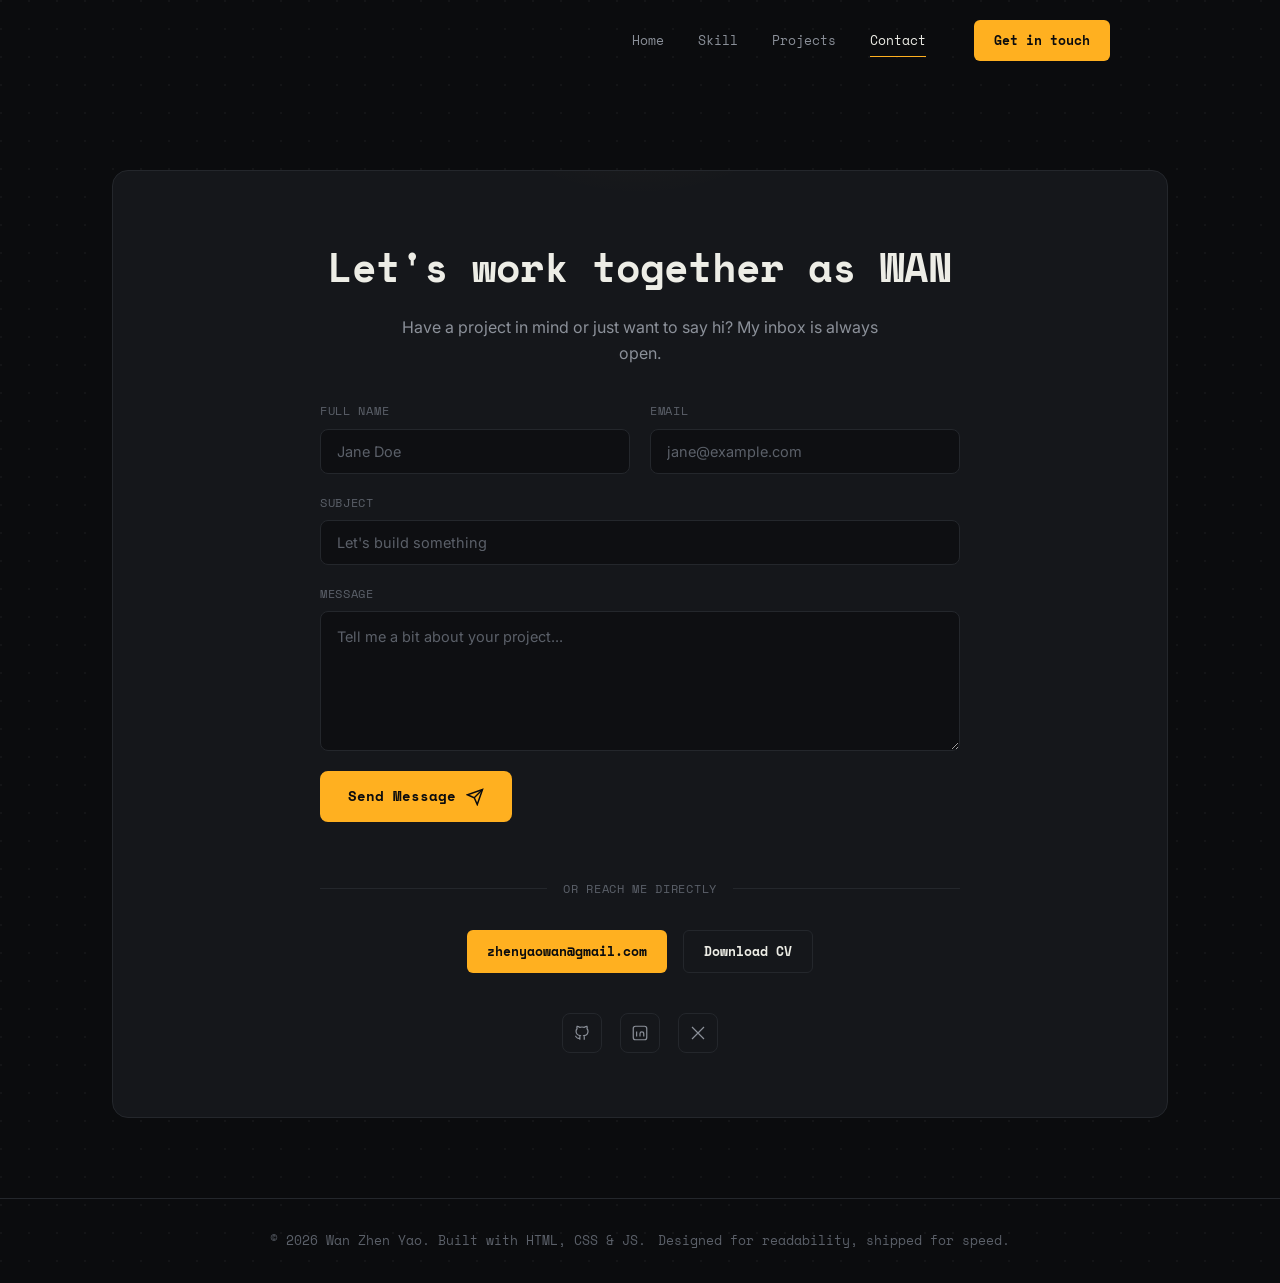
==== commit df333486: "contact wording fix" ====
--- a/contact.html
+++ b/contact.html
@@ -39,7 +39,7 @@
   <section id="contact" class="page-header">
     <div class="wrap">
       <div class="contact-inner reveal">
-        <h2>Let's work together</h2>
+        <h2>Let's work together as WAN</h2>
         <p>Have a project in mind or just want to say hi? My inbox is always open.</p>
 
         <form id="contactForm" class="contact-form" novalidate>
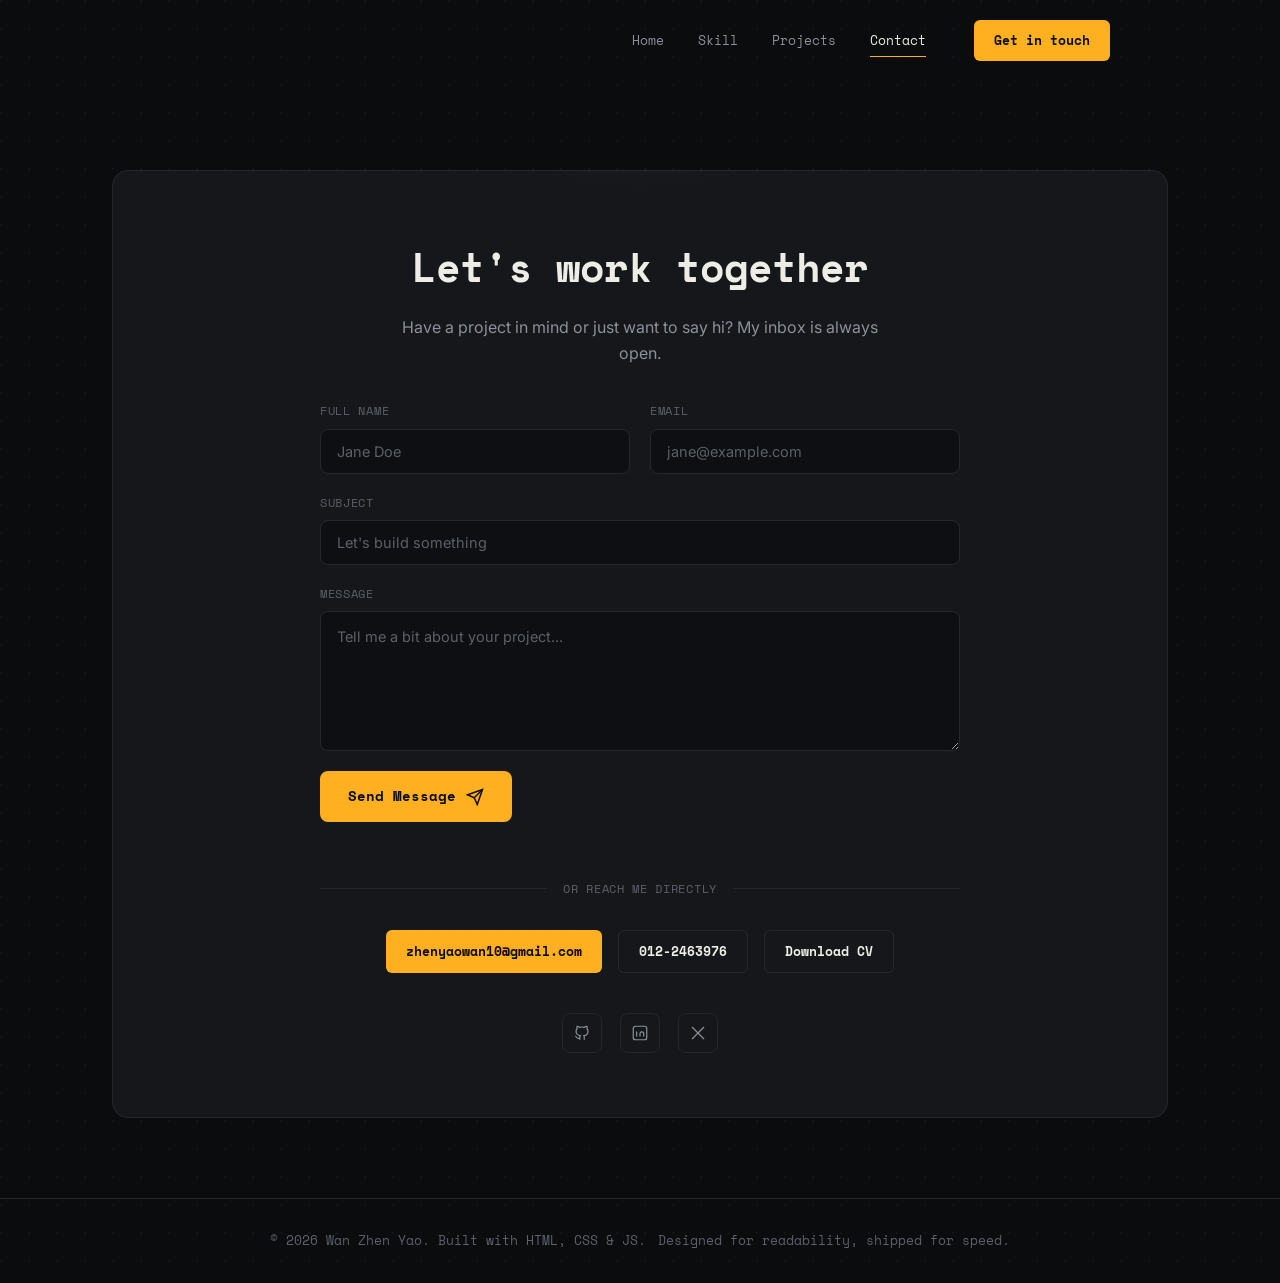
==== commit 6a8c8107: "update new resume" ====
--- a/contact.html
+++ b/contact.html
@@ -4,7 +4,7 @@
 <meta charset="UTF-8">
 <meta name="viewport" content="width=device-width, initial-scale=1.0">
 <title>Contact — Wan Zhen Yao</title>
-<meta name="description" content="Get in touch with Wan Zhen Yao, Software Developer.">
+<meta name="description" content="Get in touch with Wan Zhen Yao, Business Analyst & Full-Stack Developer.">
 <link rel="preconnect" href="https://fonts.googleapis.com">
 <link href="https://fonts.googleapis.com/css2?family=Space+Mono:wght@400;700&family=Inter:wght@400;500;600;700;800&display=swap" rel="stylesheet">
 <link rel="stylesheet" href="styles.css">
@@ -19,7 +19,7 @@
       <a href="contact.html" class="active">Contact</a>
     </nav>
     <div class="nav-cta">
-      <!-- <a href="Resume_Wan Zhen Yao_2025.pdf" class="btn btn-outline" download>resume.pdf</a> -->
+      <!-- <a href="Resume_Wan_Zhen_Yao_2026.pdf" class="btn btn-outline" download>resume.pdf</a> -->
       <a href="contact.html" class="btn btn-primary">Get in touch</a>
       <button class="hamburger" id="hamburger" aria-label="Toggle menu">
         <span></span><span></span><span></span>
@@ -39,7 +39,7 @@
   <section id="contact" class="page-header">
     <div class="wrap">
       <div class="contact-inner reveal">
-        <h2>Let's work together as WAN</h2>
+        <h2>Let's work together</h2>
         <p>Have a project in mind or just want to say hi? My inbox is always open.</p>
 
         <form id="contactForm" class="contact-form" novalidate>
@@ -73,8 +73,9 @@
         <div class="contact-divider">or reach me directly</div>
 
         <div class="contact-actions">
-          <a href="mailto:zhenyaowan@gmail.com" class="btn btn-primary">zhenyaowan@gmail.com</a>
-          <a href="Resume_Wan Zhen Yao_2025.pdf" class="btn btn-outline" download>Download CV</a>
+          <a href="mailto:zhenyaowan10@gmail.com" class="btn btn-primary">zhenyaowan10@gmail.com</a>
+          <a href="tel:0122463976" class="btn btn-outline">012-2463976</a>
+          <a href="Resume_Wan_Zhen_Yao_2026.pdf" class="btn btn-outline" download>Download CV</a>
         </div>
         <div class="social-row">
           <a href="https://github.com/OowanoO" target="_blank" rel="noopener" aria-label="GitHub">
--- a/styles.css
+++ b/styles.css
@@ -431,6 +431,8 @@
   margin:8px 0 28px;padding-bottom:14px;border-bottom:1px solid var(--border);
 }
 .timeline + .subsection-title{margin-top:64px}
+.skills-grid + .subsection-title{margin-top:56px}
+.tools-row + .subsection-title{margin-top:56px}
 
 /* ============================================================
    EXPERIENCE — git log styled timeline
@@ -451,6 +453,15 @@
 .commit-list{display:flex;flex-direction:column;gap:8px}
 .commit-list li{color:var(--text-muted);font-size:14.5px;display:flex;gap:10px}
 .commit-list li::before{content:'▸';color:var(--accent);flex-shrink:0}
+.commit-list li strong{color:var(--text);font-weight:700}
+
+.tools-row{display:flex;flex-wrap:wrap;gap:12px;margin-bottom:8px}
+.tool-pill{
+  font-family:var(--mono);font-size:13px;color:var(--text);
+  background:var(--surface);border:1px solid var(--border);border-radius:999px;
+  padding:8px 18px;transition:border-color .2s ease, transform .2s ease;
+}
+.tool-pill:hover{border-color:var(--accent);transform:translateY(-2px)}
 
 /* ============================================================
    EDUCATION — json styled block
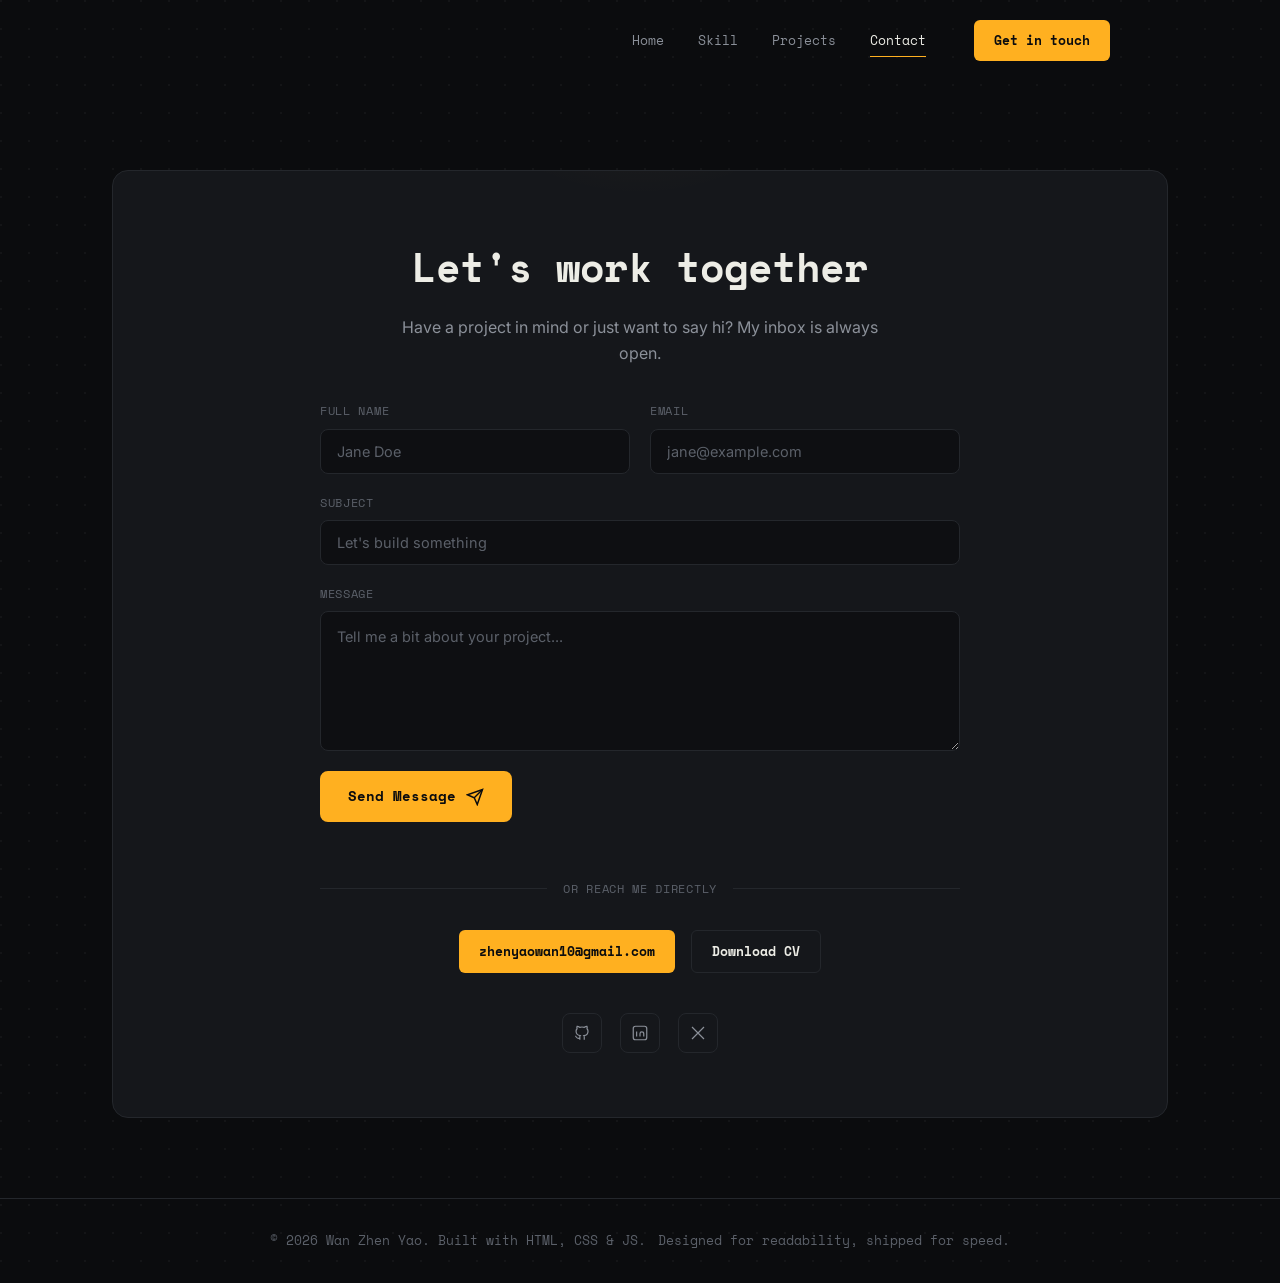
==== commit 2971cd5e: "update contact details" ====
--- a/contact.html
+++ b/contact.html
@@ -74,7 +74,6 @@
 
         <div class="contact-actions">
           <a href="mailto:zhenyaowan10@gmail.com" class="btn btn-primary">zhenyaowan10@gmail.com</a>
-          <a href="tel:0122463976" class="btn btn-outline">012-2463976</a>
           <a href="Resume_Wan_Zhen_Yao_2026.pdf" class="btn btn-outline" download>Download CV</a>
         </div>
         <div class="social-row">
--- a/styles.css
+++ b/styles.css
@@ -287,6 +287,7 @@
 .stat-row:last-child{border-bottom:none}
 .stat-row .k{color:var(--text-dim)}
 .stat-row .v{color:var(--text)}
+.stat-row .v-success{color:#4ADE80;font-weight:600}
 
 /* ============================================================
    SKILLS — outlined icon, horizontal card layout
@@ -450,10 +451,11 @@
 .commit-role{font-family:var(--mono);font-weight:700;font-size:18px;margin-bottom:4px}
 .commit-company{color:var(--text-muted);font-size:14px;margin-bottom:14px}
 .commit-company .dot{color:var(--text-dim);margin:0 8px}
-.commit-list{display:flex;flex-direction:column;gap:8px}
-.commit-list li{color:var(--text-muted);font-size:14.5px;display:flex;gap:10px}
-.commit-list li::before{content:'▸';color:var(--accent);flex-shrink:0}
-.commit-list li strong{color:var(--text);font-weight:700}
+.commit-list{display:flex;flex-direction:column;gap:16px}
+.commit-list li{color:var(--text-muted);font-size:14.5px;display:flex;gap:10px;line-height:1.6}
+.commit-list li::before{content:'▸';color:var(--accent);flex-shrink:0;margin-top:1px}
+.commit-text{display:block}
+.commit-label{display:block;color:var(--text);font-weight:700;margin-bottom:3px}
 
 .tools-row{display:flex;flex-wrap:wrap;gap:12px;margin-bottom:8px}
 .tool-pill{
@@ -466,14 +468,22 @@
 /* ============================================================
    EDUCATION — json styled block
    ============================================================ */
-.json-block{
-  background:var(--surface);border:1px solid var(--border);border-radius:var(--radius);
-  padding:26px 30px;font-family:var(--mono);font-size:14.5px;line-height:1.9;overflow-x:auto;
-}
-.json-block .key{color:var(--accent)}
-.json-block .str{color:var(--syntax-string)}
-.json-block .punc{color:var(--text-dim)}
-.json-block .indent{padding-left:24px}
+.education-card{
+  background:var(--surface);border:1px solid var(--border);border-radius:16px;
+  padding:30px;display:flex;gap:22px;align-items:flex-start;
+  transition:border-color .25s ease, transform .25s ease;
+}
+.education-card:hover{border-color:var(--accent);transform:translateY(-3px)}
+.education-icon{
+  width:52px;height:52px;flex-shrink:0;border-radius:12px;
+  border:1.5px solid var(--accent);background:transparent;
+  display:flex;align-items:center;justify-content:center;color:var(--accent);
+}
+.education-icon svg{width:24px;height:24px}
+.education-degree{font-family:var(--sans);font-weight:700;font-size:18px;color:var(--text);margin-bottom:8px;line-height:1.4}
+.education-meta{color:var(--text-muted);font-size:14px;margin-bottom:18px}
+.education-meta .dot{color:var(--text-dim);margin:0 8px}
+.education-languages{display:flex;flex-wrap:wrap;gap:10px}
 
 /* ============================================================
    CONTACT
@@ -598,4 +608,4 @@
   .hero-actions{flex-direction:column;align-items:stretch}
   footer{flex-direction:column;text-align:center}
   .scroll-hint{display:none}
-}
+}
